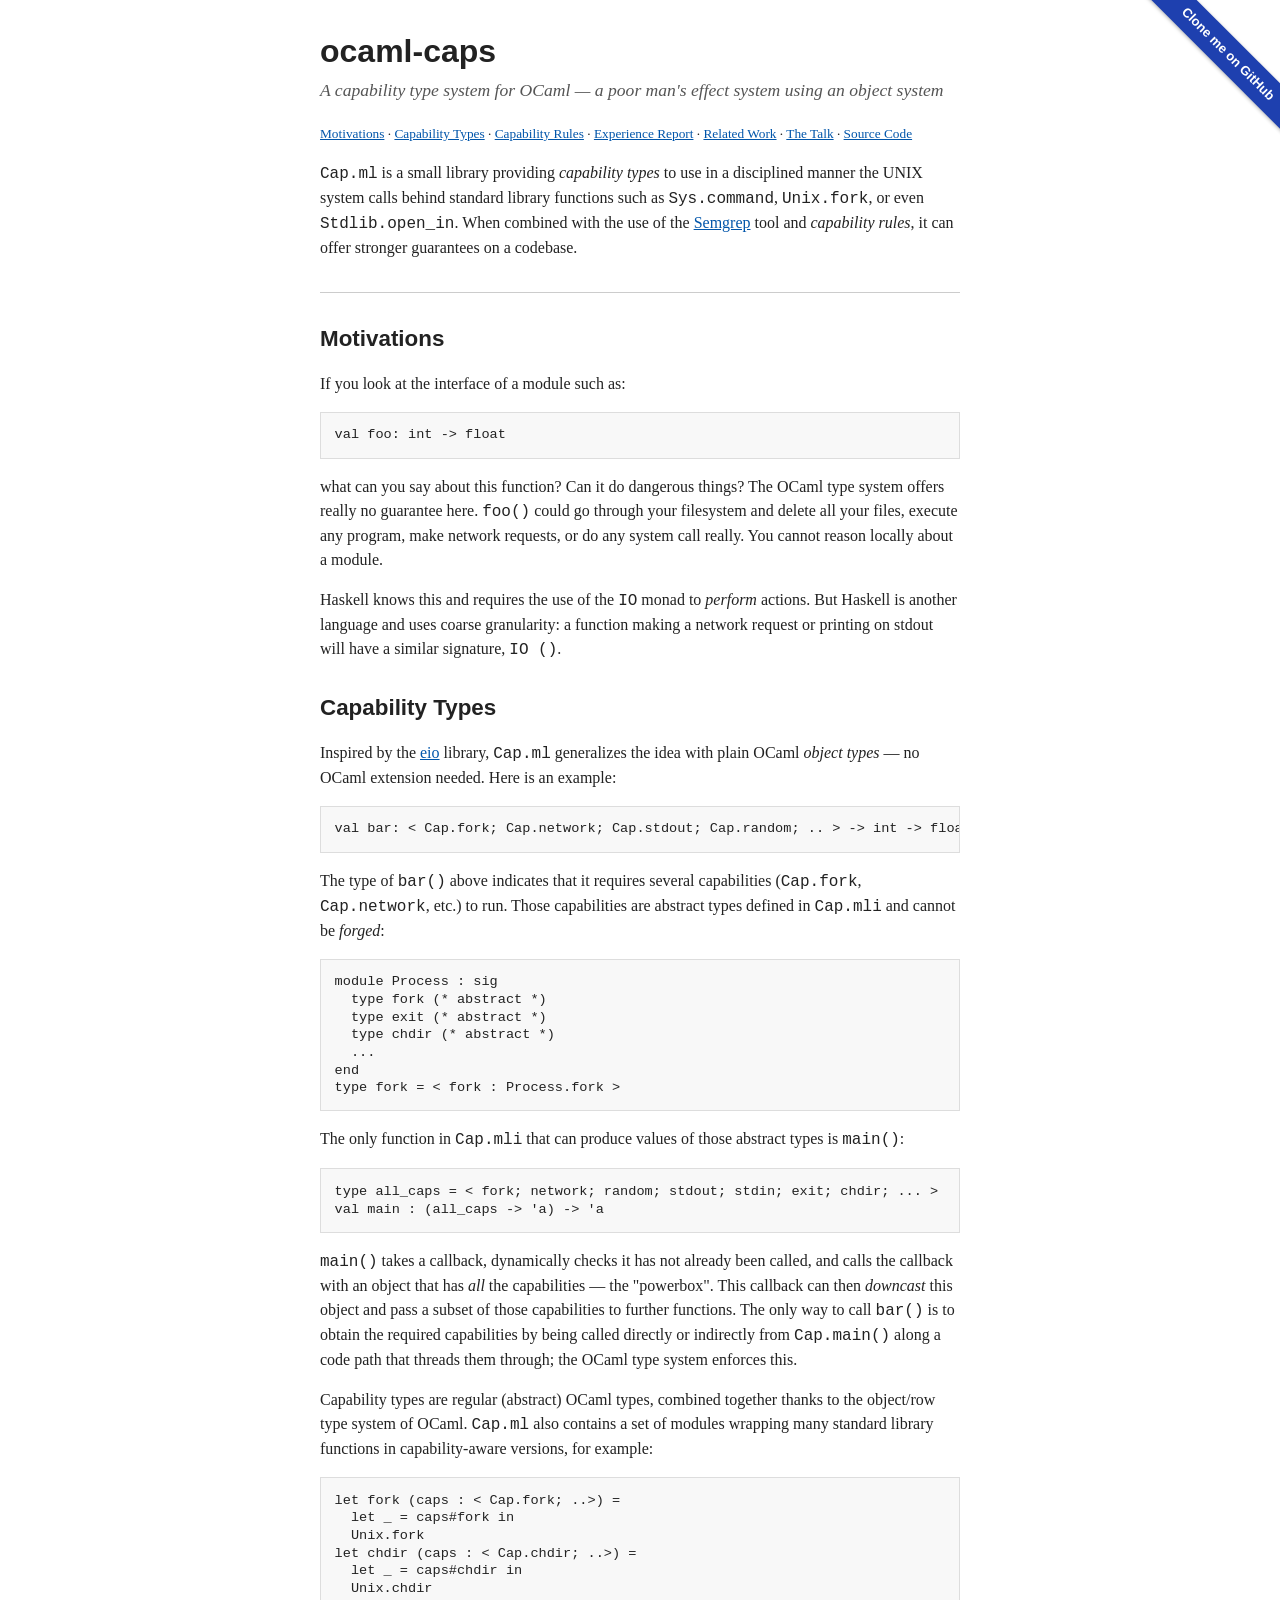
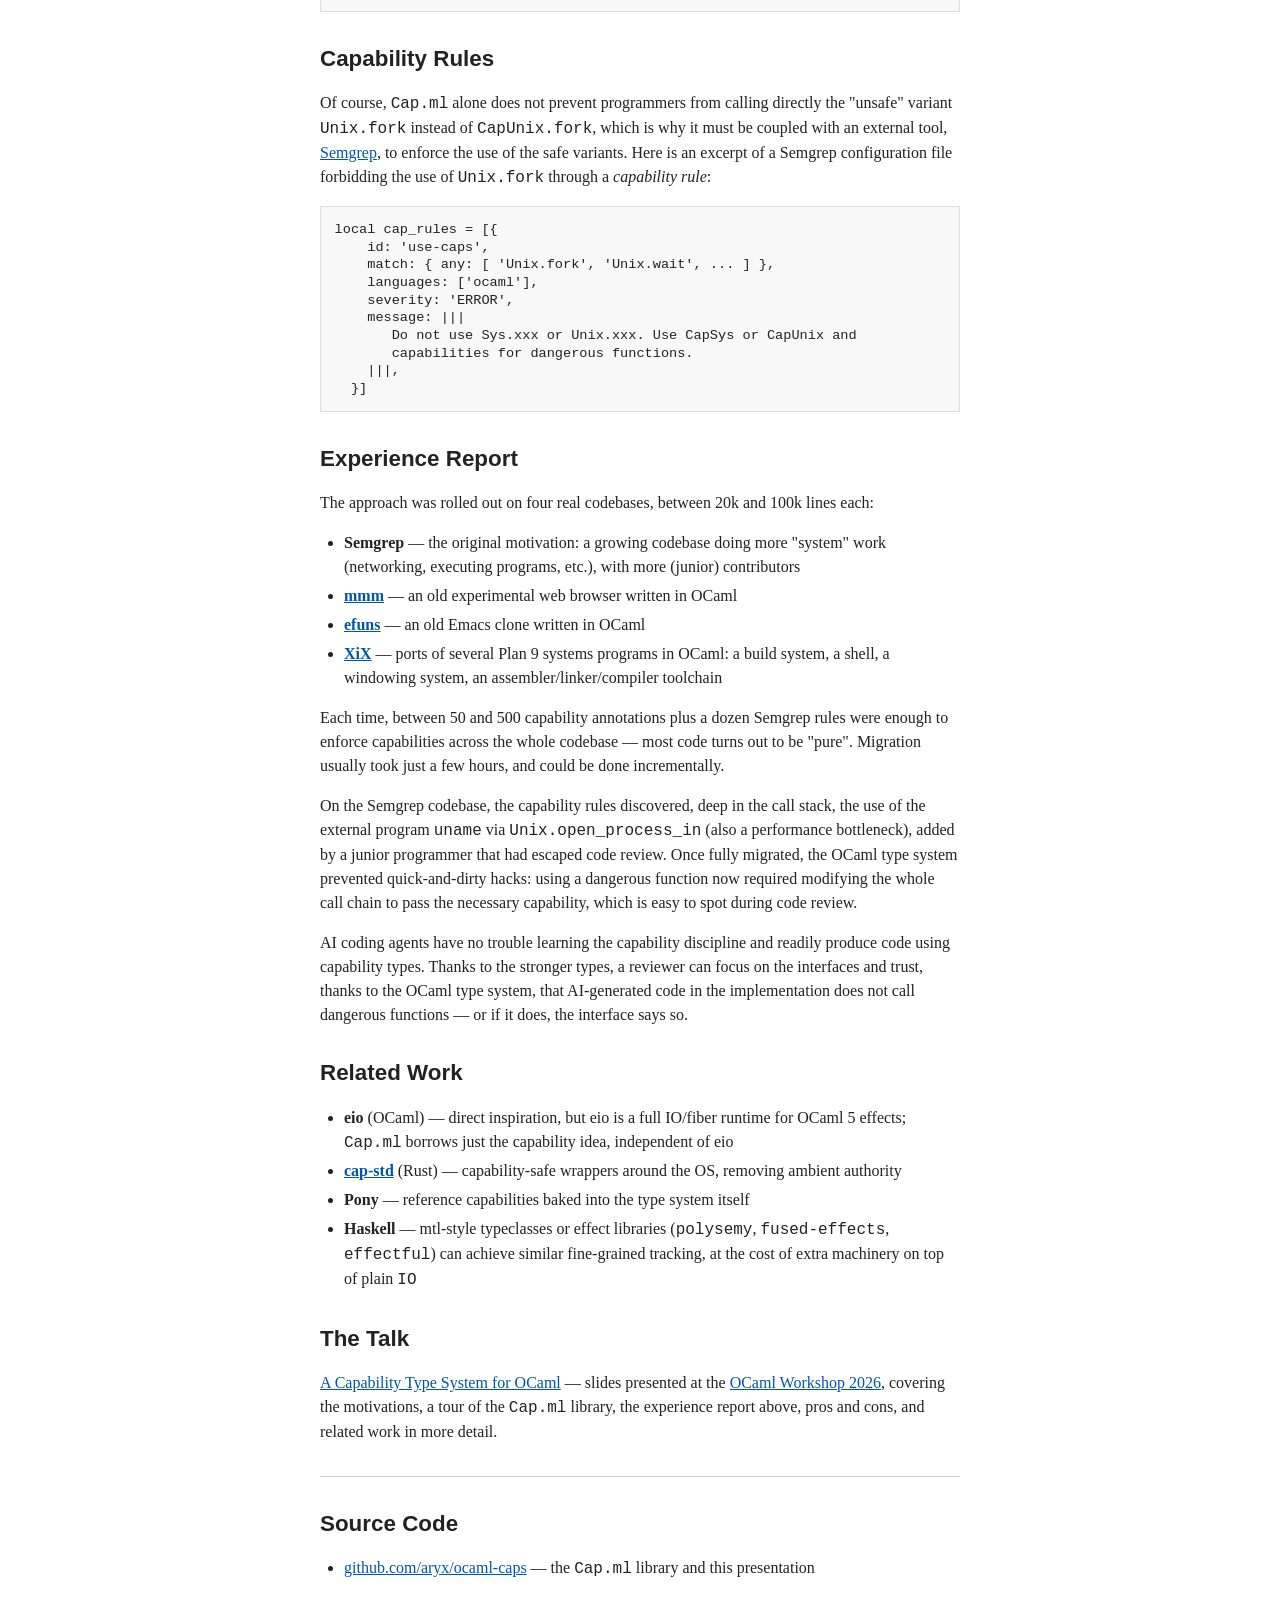
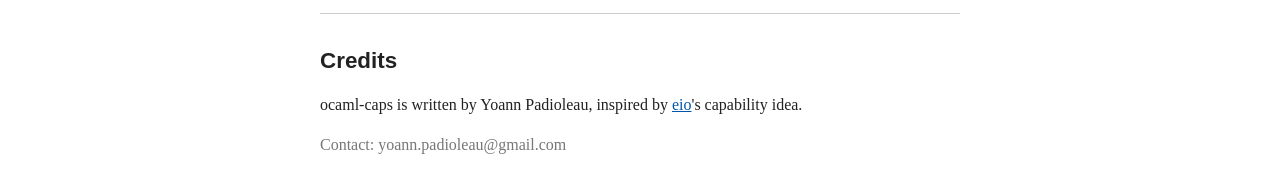
==== docs/index.html @ f5b57e22 "basic website" ====
<!DOCTYPE html>
<html lang="en">
<head>
<meta charset="utf-8">
<meta name="viewport" content="width=device-width, initial-scale=1">
<title>ocaml-caps</title>
<link rel="stylesheet" href="style.css">
<link rel="icon" href="favicon.svg" type="image/svg+xml">
</head>
<body>

<div class="github-ribbon"><a href="https://github.com/aryx/ocaml-caps">Clone me on GitHub</a></div>

<h1>ocaml-caps</h1>
<p><em>A capability type system for OCaml &mdash; a poor man's effect system using an object system</em></p>

<p><small>
<a href="#motivations">Motivations</a> &middot;
<a href="#capability-types">Capability Types</a> &middot;
<a href="#capability-rules">Capability Rules</a> &middot;
<a href="#experience">Experience Report</a> &middot;
<a href="#related">Related Work</a> &middot;
<a href="#talk">The Talk</a> &middot;
<a href="#source">Source Code</a>
</small></p>

<p>
<code>Cap.ml</code> is a small library providing <em>capability types</em>
to use in a disciplined manner the UNIX system calls behind
standard library functions such as <code>Sys.command</code>,
<code>Unix.fork</code>, or even <code>Stdlib.open_in</code>.
When combined with the use of the
<a href="https://semgrep.dev">Semgrep</a> tool and
<em>capability rules</em>, it can offer stronger guarantees on a codebase.
</p>

<hr>

<h2 id="motivations">Motivations</h2>

<p>
If you look at the interface of a module such as:
</p>
<pre><code>val foo: int -&gt; float</code></pre>
<p>
what can you say about this function? Can it do dangerous things?
The OCaml type system offers really no guarantee here. <code>foo()</code>
could go through your filesystem and delete all your files,
execute any program, make network requests, or do any system call
really. You cannot reason locally about a module.
</p>
<p>
Haskell knows this and requires the use of the <code>IO</code> monad
to <em>perform</em> actions. But Haskell is another language and uses
coarse granularity: a function making a network request or printing
on stdout will have a similar signature, <code>IO ()</code>.
</p>

<h2 id="capability-types">Capability Types</h2>

<p>
Inspired by the <a href="https://roscidus.com/blog/blog/2023/04/26/lambda-capabilities/">eio</a>
library, <code>Cap.ml</code> generalizes the idea with plain OCaml
<em>object types</em> &mdash; no OCaml extension needed. Here is an example:
</p>
<pre><code>val bar: &lt; Cap.fork; Cap.network; Cap.stdout; Cap.random; .. &gt; -&gt; int -&gt; float</code></pre>
<p>
The type of <code>bar()</code> above indicates that it requires several
capabilities (<code>Cap.fork</code>, <code>Cap.network</code>, etc.)
to run. Those capabilities are abstract types defined in
<code>Cap.mli</code> and cannot be <em>forged</em>:
</p>
<pre><code>module Process : sig
  type fork (* abstract *)
  type exit (* abstract *)
  type chdir (* abstract *)
  ...
end
type fork = &lt; fork : Process.fork &gt;</code></pre>
<p>
The only function in <code>Cap.mli</code> that can produce values of
those abstract types is <code>main()</code>:
</p>
<pre><code>type all_caps = &lt; fork; network; random; stdout; stdin; exit; chdir; ... &gt;
val main : (all_caps -&gt; 'a) -&gt; 'a</code></pre>
<p>
<code>main()</code> takes a callback, dynamically checks it has not
already been called, and calls the callback with an object that has
<em>all</em> the capabilities &mdash; the "powerbox". This callback can
then <em>downcast</em> this object and pass a subset of those
capabilities to further functions. The only way to call
<code>bar()</code> is to obtain the required capabilities by being
called directly or indirectly from <code>Cap.main()</code> along a
code path that threads them through; the OCaml type system enforces
this.
</p>
<p>
Capability types are regular (abstract) OCaml types, combined together
thanks to the object/row type system of OCaml. <code>Cap.ml</code>
also contains a set of modules wrapping many standard library
functions in capability-aware versions, for example:
</p>
<pre><code>let fork (caps : &lt; Cap.fork; ..&gt;) =
  let _ = caps#fork in
  Unix.fork
let chdir (caps : &lt; Cap.chdir; ..&gt;) =
  let _ = caps#chdir in
  Unix.chdir</code></pre>

<h2 id="capability-rules">Capability Rules</h2>

<p>
Of course, <code>Cap.ml</code> alone does not prevent programmers from
calling directly the "unsafe" variant <code>Unix.fork</code> instead of
<code>CapUnix.fork</code>, which is why it must be coupled with an
external tool, <a href="https://semgrep.dev">Semgrep</a>, to enforce
the use of the safe variants. Here is an excerpt of a Semgrep
configuration file forbidding the use of <code>Unix.fork</code>
through a <em>capability rule</em>:
</p>
<pre><code>local cap_rules = [{
    id: 'use-caps',
    match: { any: [ 'Unix.fork', 'Unix.wait', ... ] },
    languages: ['ocaml'],
    severity: 'ERROR',
    message: |||
       Do not use Sys.xxx or Unix.xxx. Use CapSys or CapUnix and
       capabilities for dangerous functions.
    |||,
  }]</code></pre>

<h2 id="experience">Experience Report</h2>

<p>
The approach was rolled out on four real codebases, between 20k and
100k lines each:
</p>
<ul>
<li><strong>Semgrep</strong> &mdash; the original motivation: a growing codebase doing more "system" work (networking, executing programs, etc.), with more (junior) contributors</li>
<li><strong><a href="https://github.com/aryx/mmm">mmm</a></strong> &mdash; an old experimental web browser written in OCaml</li>
<li><strong><a href="https://github.com/aryx/efuns">efuns</a></strong> &mdash; an old Emacs clone written in OCaml</li>
<li><strong><a href="https://github.com/aryx/xix">XiX</a></strong> &mdash; ports of several Plan 9 systems programs in OCaml: a build system, a shell, a windowing system, an assembler/linker/compiler toolchain</li>
</ul>
<p>
Each time, between 50 and 500 capability annotations plus a dozen
Semgrep rules were enough to enforce capabilities across the whole
codebase &mdash; most code turns out to be "pure". Migration usually
took just a few hours, and could be done incrementally.
</p>
<p>
On the Semgrep codebase, the capability rules discovered, deep in the
call stack, the use of the external program <code>uname</code> via
<code>Unix.open_process_in</code> (also a performance bottleneck),
added by a junior programmer that had escaped code review. Once fully
migrated, the OCaml type system prevented quick-and-dirty hacks:
using a dangerous function now required modifying the whole call
chain to pass the necessary capability, which is easy to spot during
code review.
</p>
<p>
AI coding agents have no trouble learning the capability discipline
and readily produce code using capability types. Thanks to the
stronger types, a reviewer can focus on the interfaces and trust,
thanks to the OCaml type system, that AI-generated code in the
implementation does not call dangerous functions &mdash; or if it does,
the interface says so.
</p>

<h2 id="related">Related Work</h2>

<ul>
<li><strong>eio</strong> (OCaml) &mdash; direct inspiration, but eio is a full IO/fiber runtime for OCaml 5 effects; <code>Cap.ml</code> borrows just the capability idea, independent of eio</li>
<li><strong><a href="https://github.com/bytecodealliance/cap-std">cap-std</a></strong> (Rust) &mdash; capability-safe wrappers around the OS, removing ambient authority</li>
<li><strong>Pony</strong> &mdash; reference capabilities baked into the type system itself</li>
<li><strong>Haskell</strong> &mdash; mtl-style typeclasses or effect libraries (<code>polysemy</code>, <code>fused-effects</code>, <code>effectful</code>) can achieve similar fine-grained tracking, at the cost of extra machinery on top of plain <code>IO</code></li>
</ul>

<h2 id="talk">The Talk</h2>

<p>
<a href="caps.html">A Capability Type System for OCaml</a> &mdash;
slides presented at the
<a href="https://ocaml.org/workshops">OCaml Workshop 2026</a>,
covering the motivations, a tour of the <code>Cap.ml</code> library,
the experience report above, pros and cons, and related work in more
detail.
</p>

<hr>

<h2 id="source">Source Code</h2>

<ul>
<li><a href="https://github.com/aryx/ocaml-caps">github.com/aryx/ocaml-caps</a> &mdash; the <code>Cap.ml</code> library and this presentation</li>
</ul>

<hr>

<h2>Credits</h2>

<p>
ocaml-caps is written by Yoann Padioleau, inspired by
<a href="https://roscidus.com/blog/blog/2023/04/26/lambda-capabilities/">eio</a>'s
capability idea.
</p>
<p>
Contact: yoann.padioleau@gmail.com
</p>

</body>
</html>
---- docs/style.css ----
/* ocaml-caps - progressive enhancement CSS.
 * The page is fully readable without this stylesheet.
 */

/* Base typography */
body {
  max-width: 40em;
  margin: 2em auto;
  padding: 0 1em;
  font-family: Georgia, "Times New Roman", serif;
  line-height: 1.5;
  color: #222;
  background: #fff;
}

h1, h2, h3 {
  font-family: "Helvetica Neue", Helvetica, Arial, sans-serif;
  line-height: 1.2;
}

h1 {
  font-size: 2em;
  margin-bottom: 0.2em;
}

h1 + p {
  margin-top: 0;
  font-size: 1.1em;
  color: #555;
}

h2 {
  font-size: 1.4em;
  margin-top: 1.5em;
}

h3 {
  font-size: 1.1em;
  margin-top: 1.2em;
}

/* Links */
a {
  color: #0055aa;
}
a:visited {
  color: #553388;
}

/* Lists */
ul {
  padding-left: 1.5em;
}
li {
  margin-bottom: 0.3em;
}

/* Horizontal rules */
hr {
  border: none;
  border-top: 1px solid #ccc;
  margin: 2em 0;
}

/* Code */
code {
  font-family: "Courier New", Courier, monospace;
}
pre {
  font-family: "Courier New", Courier, monospace;
  font-size: 0.85em;
  line-height: 1.3;
  overflow-x: auto;
  background: #f8f8f8;
  padding: 1em;
  border: 1px solid #ddd;
}
pre code {
  background: none;
  padding: 0;
  border: none;
}

/* GitHub ribbon (top-right corner) */
.github-ribbon {
  position: fixed;
  top: 0;
  right: 0;
  z-index: 100;
  width: 150px;
  height: 150px;
  overflow: hidden;
  pointer-events: none;
}
.github-ribbon a {
  display: block;
  width: 200px;
  padding: 6px 0;
  background: #1e40af;
  color: #fff;
  text-align: center;
  font-family: "Helvetica Neue", Helvetica, Arial, sans-serif;
  font-size: 13px;
  font-weight: bold;
  text-decoration: none;
  line-height: 20px;
  position: absolute;
  top: 38px;
  right: -48px;
  transform: rotate(45deg);
  box-shadow: 0 1px 4px rgba(0,0,0,0.3);
  pointer-events: auto;
}
.github-ribbon a:hover {
  background: #2451c4;
}
.github-ribbon a:visited {
  color: #fff;
}

/* Footer */
body > p:last-child {
  color: #777;
}
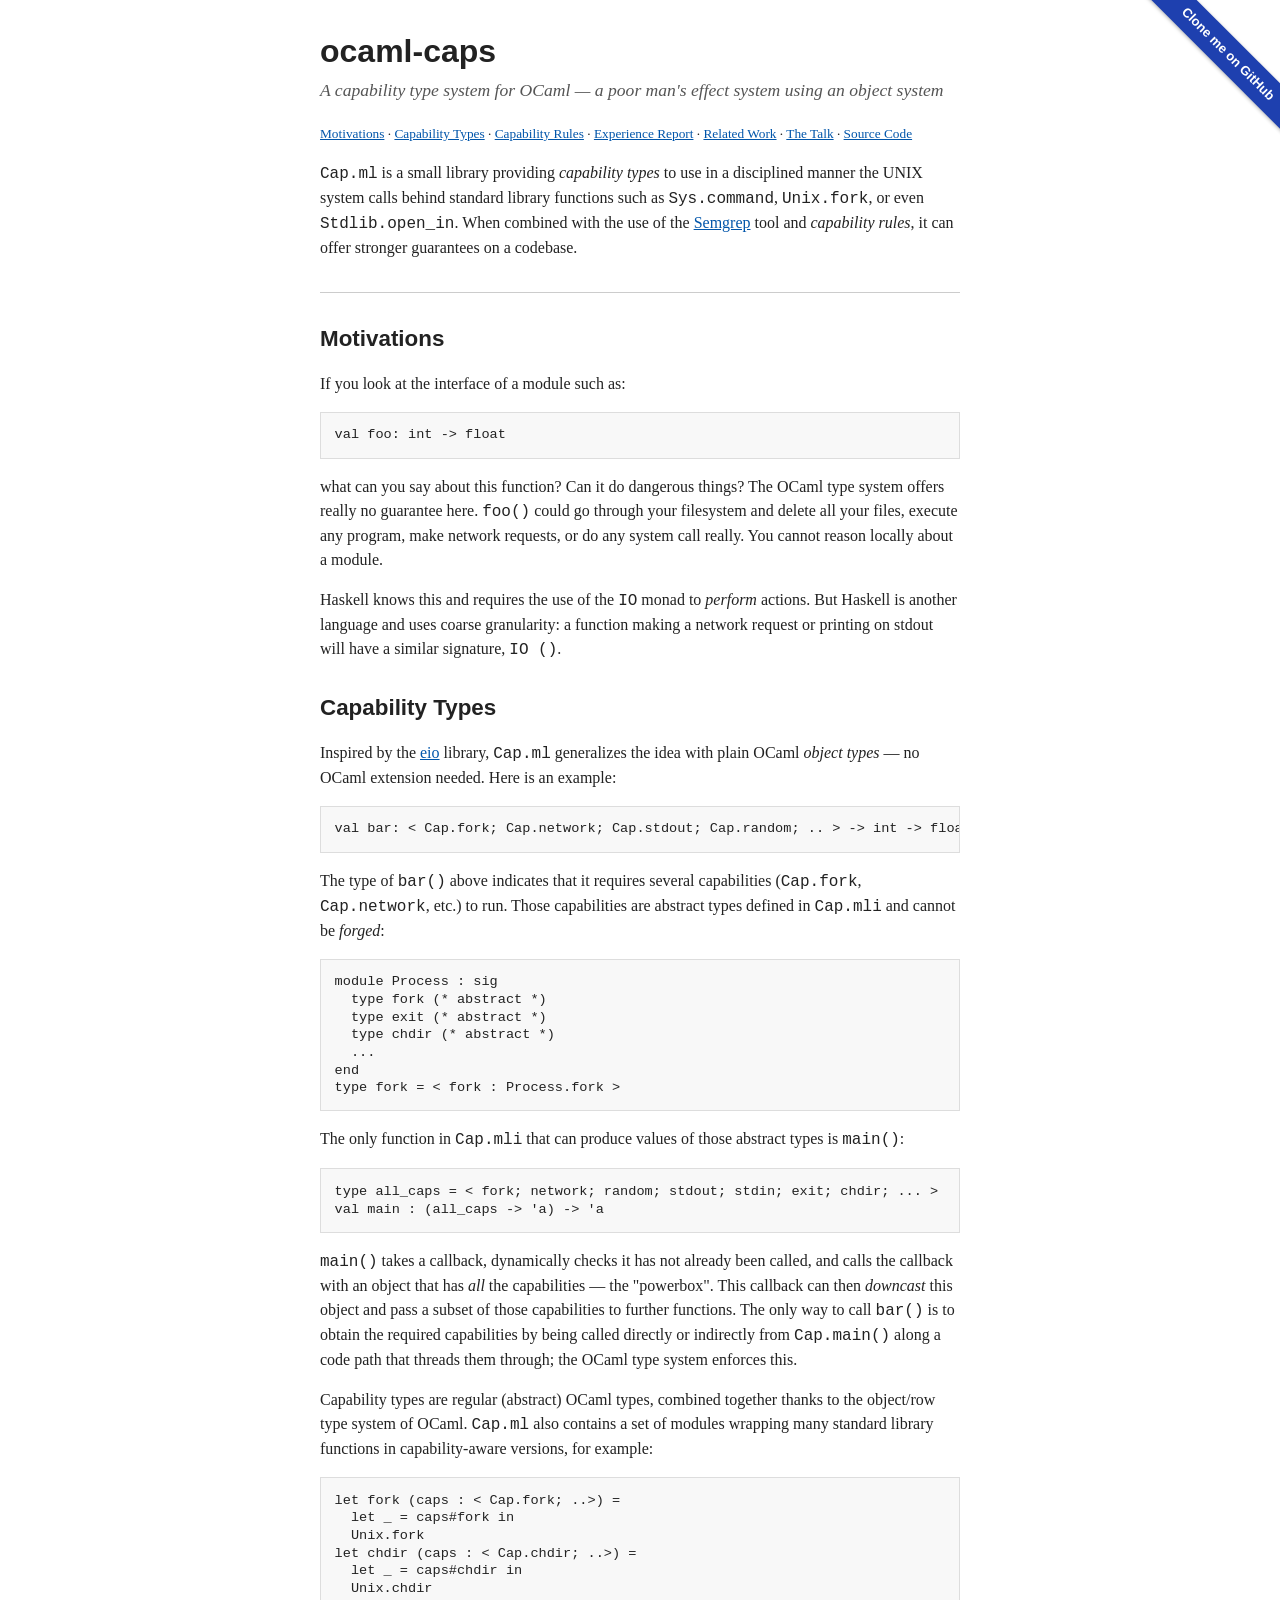
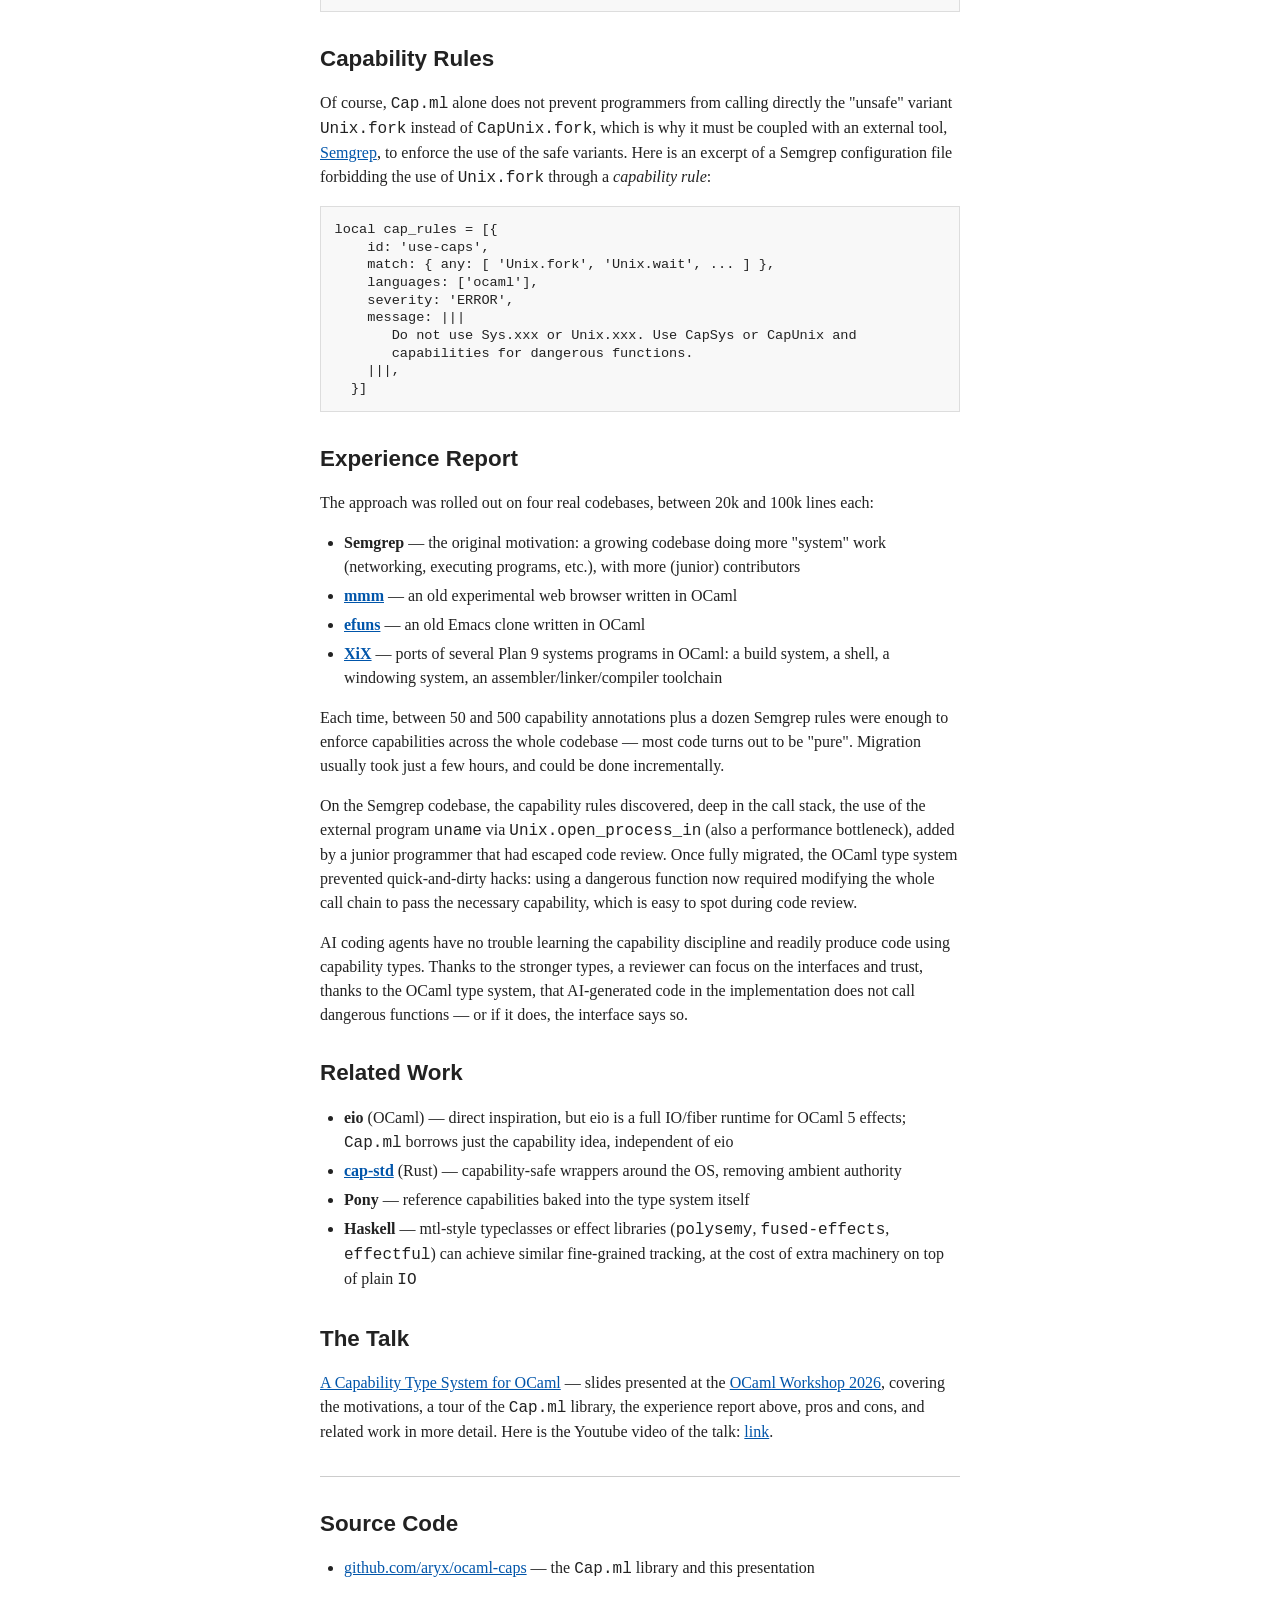
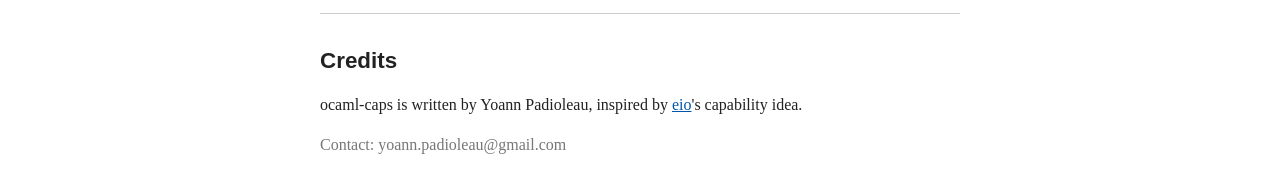
==== commit c3f56e70: "docs: add link to youtube video" ====
--- a/docs/index.html
+++ b/docs/index.html
@@ -184,6 +184,8 @@
 covering the motivations, a tour of the <code>Cap.ml</code> library,
 the experience report above, pros and cons, and related work in more
 detail.
+Here is the Youtube video of the talk: 
+<a href="https://www.youtube.com/watch?v=4t_2wLz9EOo">link</a>.
 </p>
 
 <hr>
